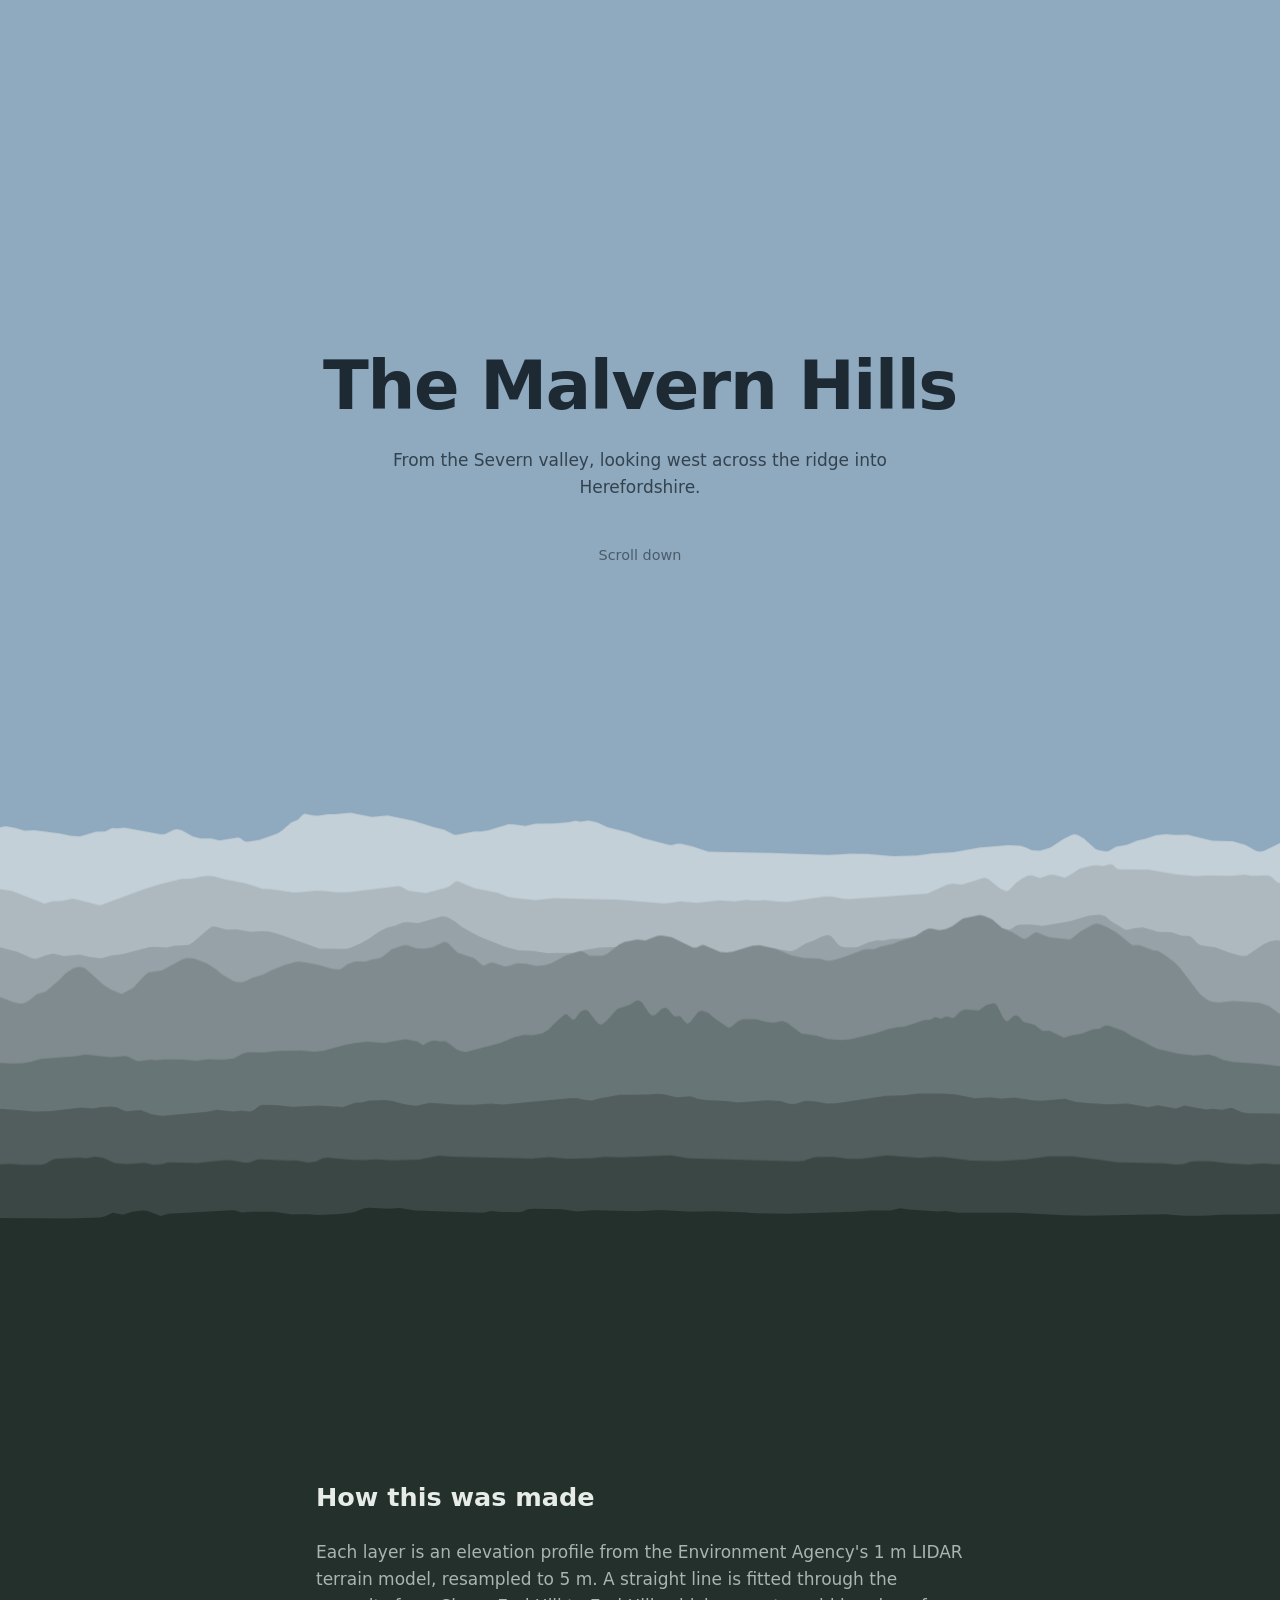
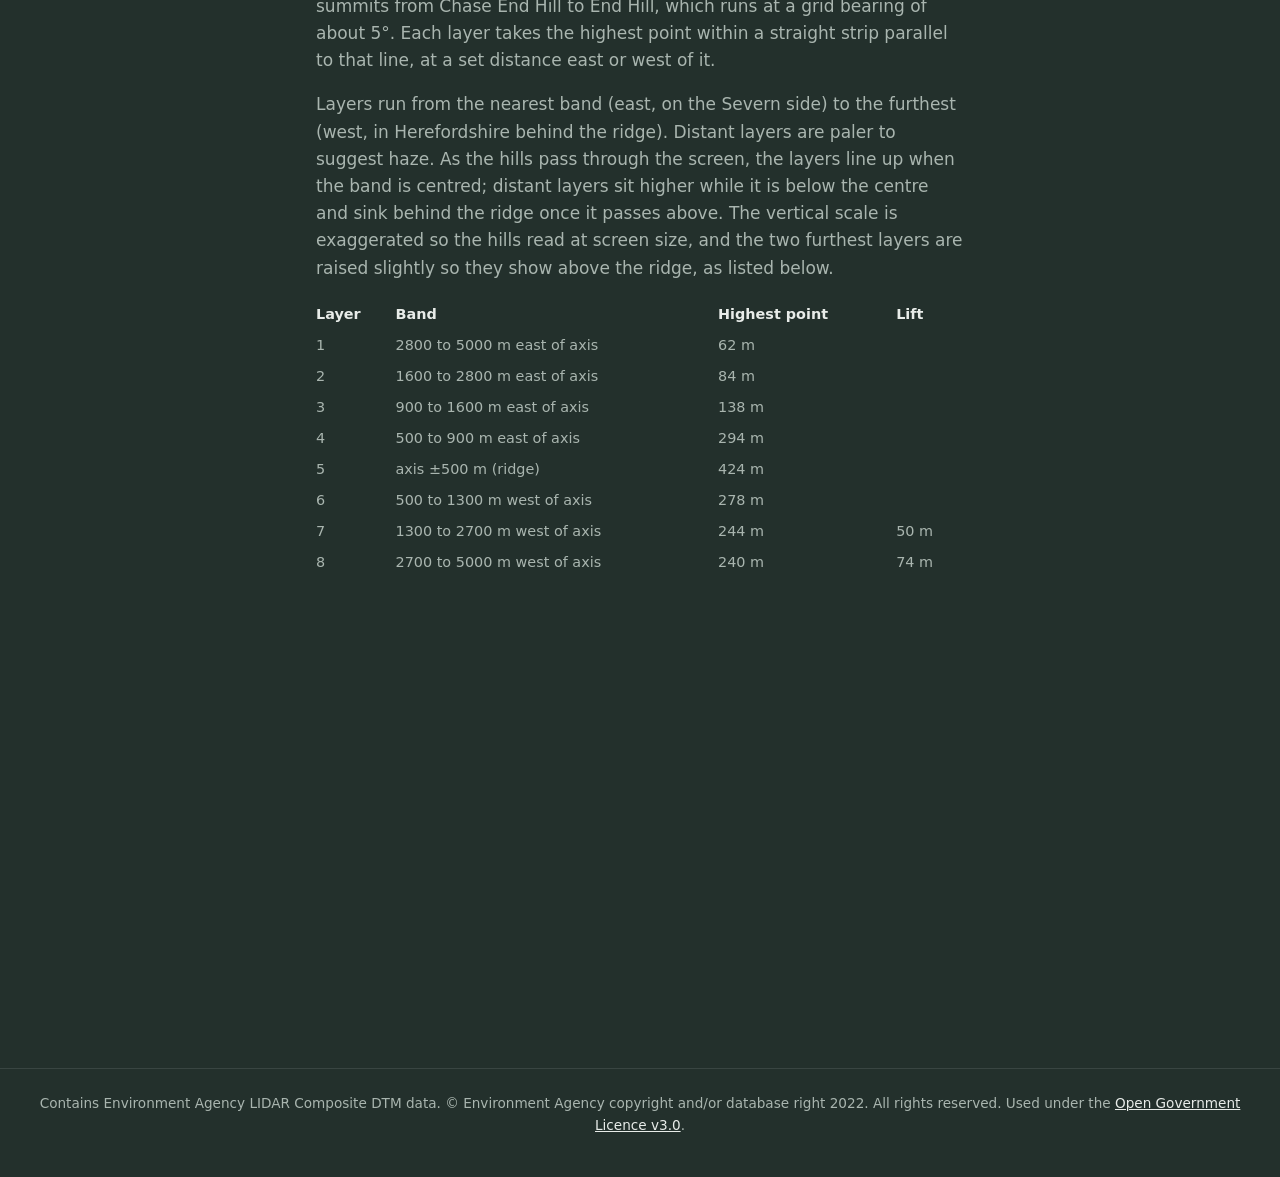
==== index.html @ 80940391 "Add Malvern Hills layered parallax backdrop Layered SVG silhouettes of the Malvern Hills built from " ====
<!doctype html>
<html lang="en-GB">
<head>
<meta charset="utf-8">
<meta name="viewport" content="width=device-width, initial-scale=1">
<title>Malvern Hills Parallax</title>

<!-- 1. Component styles -->
<link rel="stylesheet" href="malvern-hills/malvern-hills.css">

<!-- Everything below is this demo page's own styling, not part of the component. -->
<style>
  * { box-sizing: border-box; }
  html, body { margin: 0; }
  body {
    background: #23302c;            /* nearest layer colour, so the band joins seamlessly */
    color: #e8ece9;
    font: 17px/1.6 system-ui, -apple-system, "Segoe UI", sans-serif;
  }
  .intro {
    background: #8fa9bf;            /* same as --mh-sky-top, so raised peaks blend in */
    color: #1d2a33;
    min-height: 100vh;
    min-height: 100svh;
    display: flex;
    flex-direction: column;
    justify-content: center;
    align-items: center;
    text-align: center;
    padding: 64px 16px;
  }
  .intro h1 { margin: 0; font-size: clamp(2rem, 6vw, 4.2rem); font-weight: 600; letter-spacing: -0.02em; }
  .intro p { margin: 0.4em auto 0; max-width: 34em; opacity: 0.8; }
  .intro .hint { margin-top: 3em; font-size: 0.9rem; opacity: 0.6; }
  .content { max-width: 680px; margin: 0 auto; padding: 64px 16px 96px; }
  .content h2 { font-weight: 600; margin-top: 0; }
  .content p { color: #a9b5af; }
  .content table { width: 100%; border-collapse: collapse; color: #a9b5af; font-size: 0.9rem; }
  .content th { text-align: left; color: #e8ece9; font-weight: 600; }
  .content th, .content td { padding: 4px 8px 4px 0; }
  .credit {
    border-top: 1px solid rgba(255, 255, 255, 0.1);
    padding: 24px 16px 40px;
    font-size: 0.85rem;
    color: #a9b5af;
    text-align: center;
  }
  .credit a { color: #e8ece9; }
</style>
</head>
<body>

<header class="intro">
  <h1>The Malvern Hills</h1>
  <p>From the Severn valley, looking west across the ridge into Herefordshire.</p>
  <p class="hint">Scroll down</p>
</header>

<!-- 2. The component: one element wherever the hills should appear. -->
<div class="mh-hills" data-src="malvern-hills/layers/" data-strength="0.45"></div>

<section class="content">
  <h2>How this was made</h2>
  <p>
    Each layer is an elevation profile from the Environment Agency's 1&nbsp;m LIDAR
    terrain model, resampled to 5&nbsp;m. A straight line is fitted through the
    summits from Chase End Hill to End Hill, which runs at a grid bearing of
    about 5&deg;. Each layer takes the highest point within a straight strip
    parallel to that line, at a set distance east or west of it.
  </p>
  <p>
    Layers run from the nearest band (east, on the Severn side) to the furthest
    (west, in Herefordshire behind the ridge). Distant layers are paler to suggest
    haze. As the hills pass through the screen, the layers line up when the band
    is centred; distant layers sit higher while it is below the centre and sink
    behind the ridge once it passes above. The vertical scale is exaggerated so
    the hills read at screen size, and the two furthest layers are raised
    slightly so they show above the ridge, as listed below.
  </p>
  <div id="layer-table"></div>
  <p style="height: 40vh"></p>
</section>

<!-- Data credit: required by the Open Government Licence wherever the layers are used. -->
<footer class="credit">
  Contains Environment Agency LIDAR Composite DTM data.
  © Environment Agency copyright and/or database right 2022. All rights reserved.
  Used under the <a href="https://www.nationalarchives.gov.uk/doc/open-government-licence/version/3/">Open Government Licence v3.0</a>.
</footer>

<!-- Demo only: list the layers once the component has loaded them. -->
<script>
  document.addEventListener('mh:ready', (e) => {
    const rows = e.detail.manifest.layers.map((L, i) =>
      `<tr><td>${i + 1}</td><td>${L.band}</td><td>${Math.round(L.max_elevation_m)} m</td>` +
      `<td>${L.lift_m ? Math.round(L.lift_m) + ' m' : ''}</td></tr>`).join('');
    document.getElementById('layer-table').innerHTML =
      `<table><thead><tr><th>Layer</th><th>Band</th><th>Highest point</th><th>Lift</th></tr></thead>` +
      `<tbody>${rows}</tbody></table>`;
  });
</script>

<!-- 3. Component script -->
<script src="malvern-hills/malvern-hills.js" defer></script>
</body>
</html>
---- malvern-hills/malvern-hills.css ----
/*
 * Malvern Hills parallax backdrop: drop-in component styles.
 *
 * Usage: <div class="mh-hills" data-src="malvern-hills/layers/"></div>
 * plus malvern-hills.js. Everything is scoped to .mh-* classes and --mh-*
 * custom properties, so nothing here affects the rest of the page.
 *
 * Customise by setting any of these on .mh-hills (or a parent):
 *   --mh-sky-top     sky colour at the top of the band (match the section above)
 *   --mh-sky-low     sky colour near the horizon
 *   --mh-sky-h       height of the sky strip above the hills
 *   --mh-ground-h    height of the ground strip below the hills
 *   --mh-min-width   the hills never draw narrower than this (sides crop instead)
 *   --mh-focus       0 to 1: which part stays in view when the sides crop
 *                    (0 = south end, 1 = north end; 0.68 keeps Worcestershire Beacon)
 * The ground colour below the band is the nearest layer's colour (#23302c by
 * default); give the section after the band that background for a seamless join.
 */

.mh-hills {
  --mh-sky-top: #8fa9bf;
  --mh-sky-low: #e9e3d6;
  --mh-sky-h: max(20vh, 140px);
  --mh-ground-h: 14vh;
  --mh-min-width: 1100px;
  --mh-focus: 0.68;
  /* Set by the script: --mh-width (band width in px) and --mh-ratio (SVG height/width). */
  --mh-layer-w: max(var(--mh-width, 100vw), var(--mh-min-width), 170vh);

  position: relative;
  display: block;
  height: calc(var(--mh-sky-h) + var(--mh-layer-w) * var(--mh-ratio, 0.135) + var(--mh-ground-h));
  background: linear-gradient(to bottom, var(--mh-sky-top) 0%, var(--mh-sky-low) 80%);
  /* Clip the sides and bottom but not the top: far layers rise above the band
     while it is below the centre of the screen. Use .mh-hills--clip-top if the
     section above is not the same sky colour. */
  overflow-x: clip;
  overflow-y: visible;
  clip-path: inset(-100vh 0 0 0);
}
@supports not (overflow-x: clip) {
  .mh-hills { overflow: hidden; }
}
.mh-hills--clip-top { clip-path: inset(0); }

.mh-layer {
  position: absolute;
  left: 0;
  right: 0;
  /* Extend well below the band so a raised layer never shows a gap under it. */
  bottom: -40vh;
  will-change: transform;
}
.mh-layer img {
  display: block;
  width: var(--mh-layer-w);
  max-width: none;
  height: auto;
  margin-left: calc((100% - var(--mh-layer-w)) * var(--mh-focus));
}
/* Solid ground in the layer's own colour, below its silhouette. Overlap the
   SVG by a pixel so there is no hairline seam. */
.mh-fill {
  height: calc(var(--mh-ground-h) + 40vh);
  margin-top: -1px;
}

@media (prefers-reduced-motion: reduce) {
  .mh-layer { transform: none !important; will-change: auto; }
}
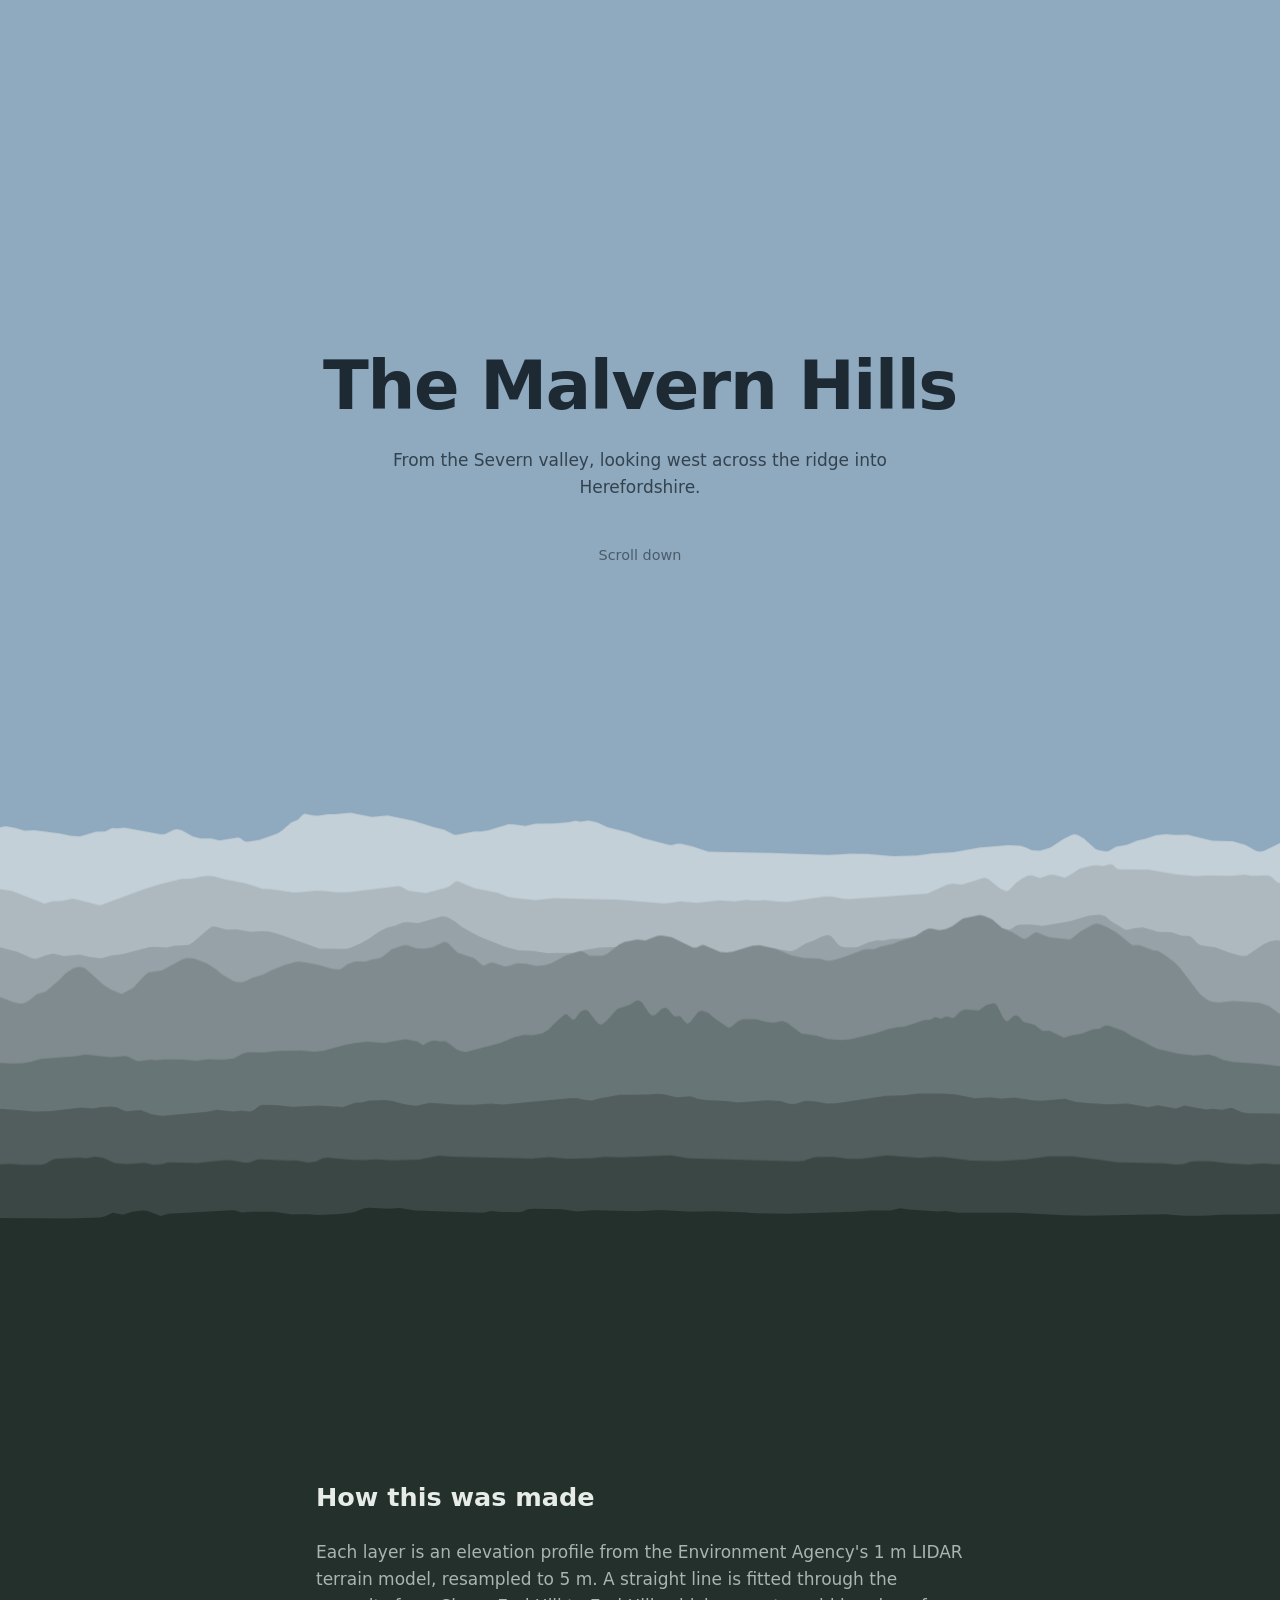
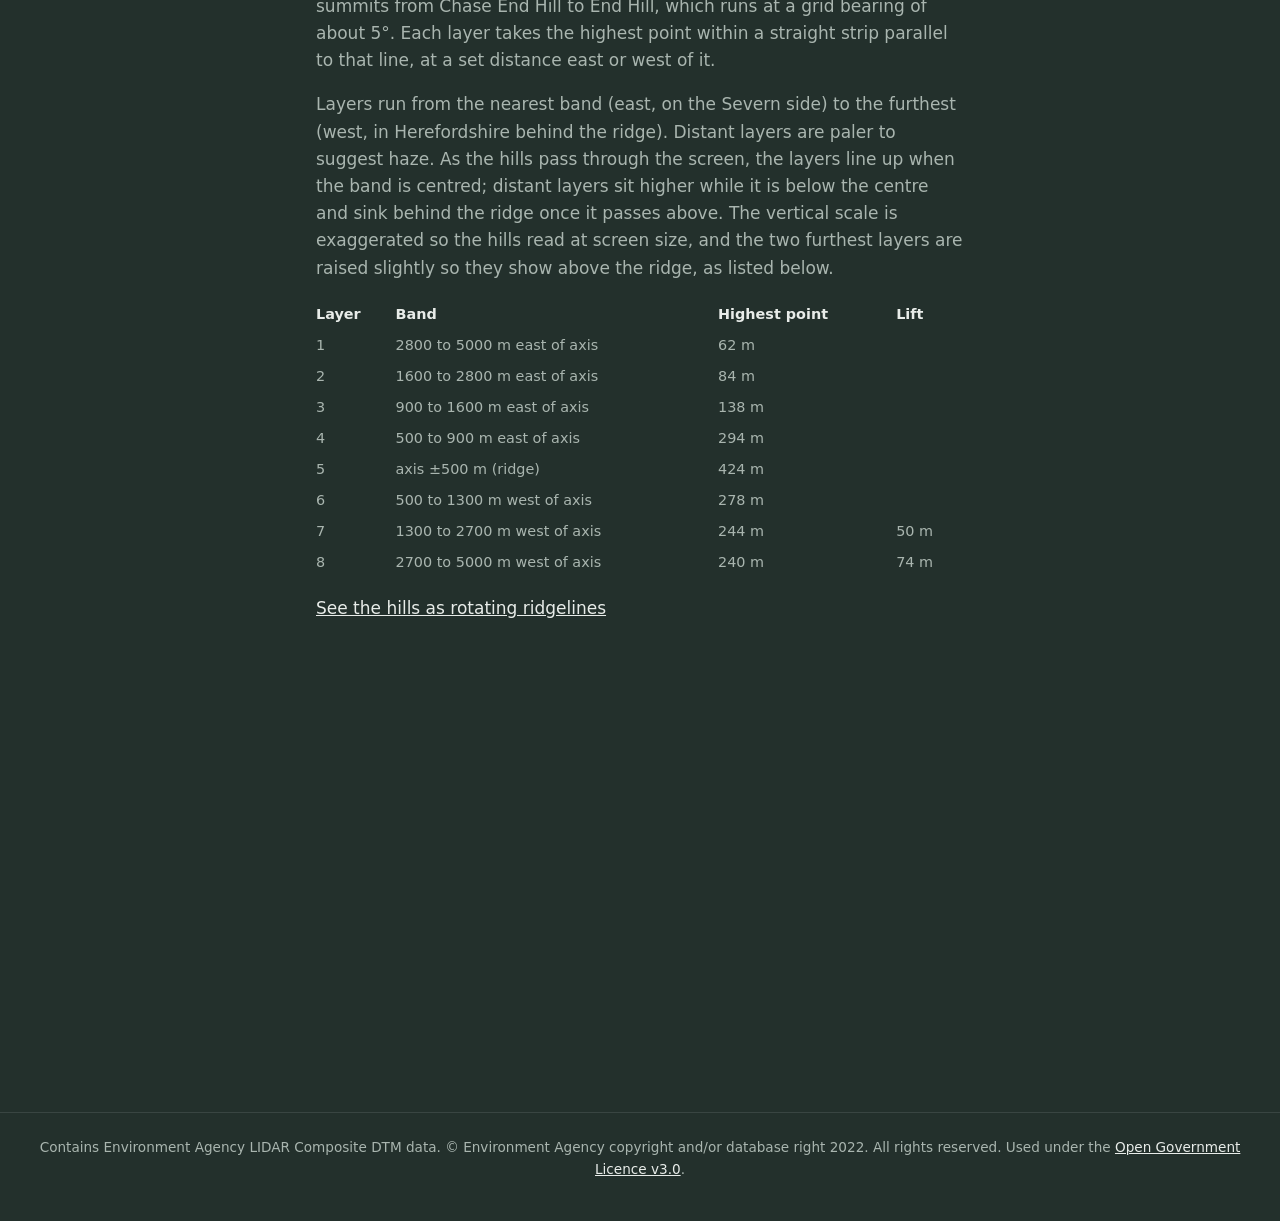
==== commit 10ea06ce: "Add rotating 3D ridgeline view of the Malvern Hills Parallel elevation profiles cross the ridge at 4" ====
--- a/index.html
+++ b/index.html
@@ -78,6 +78,7 @@
     slightly so they show above the ridge, as listed below.
   </p>
   <div id="layer-table"></div>
+  <p><a href="ridges.html" style="color:#e8ece9">See the hills as rotating ridgelines</a></p>
   <p style="height: 40vh"></p>
 </section>
 
--- a/malvern-hills/malvern-hills.css
+++ b/malvern-hills/malvern-hills.css
@@ -13,6 +13,8 @@
  *   --mh-min-width   the hills never draw narrower than this (sides crop instead)
  *   --mh-focus       0 to 1: which part stays in view when the sides crop
  *                    (0 = south end, 1 = north end; 0.68 keeps Worcestershire Beacon)
+ *   --mh-overdraw    how far above the band the far layers may draw while the
+ *                    band is below the centre of the screen (0px = clip at the band)
  * The ground colour below the band is the nearest layer's colour (#23302c by
  * default); give the section after the band that background for a seamless join.
  */
@@ -24,6 +26,7 @@
   --mh-ground-h: 14vh;
   --mh-min-width: 1100px;
   --mh-focus: 0.68;
+  --mh-overdraw: 50vh;
   /* Set by the script: --mh-width (band width in px) and --mh-ratio (SVG height/width). */
   --mh-layer-w: max(var(--mh-width, 100vw), var(--mh-min-width), 170vh);
 
@@ -31,17 +34,23 @@
   display: block;
   height: calc(var(--mh-sky-h) + var(--mh-layer-w) * var(--mh-ratio, 0.135) + var(--mh-ground-h));
   background: linear-gradient(to bottom, var(--mh-sky-top) 0%, var(--mh-sky-low) 80%);
-  /* Clip the sides and bottom but not the top: far layers rise above the band
-     while it is below the centre of the screen. Use .mh-hills--clip-top if the
-     section above is not the same sky colour. */
-  overflow-x: clip;
-  overflow-y: visible;
-  clip-path: inset(-100vh 0 0 0);
 }
-@supports not (overflow-x: clip) {
-  .mh-hills { overflow: hidden; }
+/* Use .mh-hills--clip-top if the section above is not the same sky colour. */
+.mh-hills--clip-top { --mh-overdraw: 0px; }
+
+/* The stage holds the layers. It matches the band at the sides and bottom but
+   reaches --mh-overdraw above it, and clips with plain overflow: hidden, which
+   every browser treats the same. Far layers can therefore rise above the band
+   without being cut off, while the sides and the ground below stay trimmed. */
+.mh-stage {
+  position: absolute;
+  left: 0;
+  right: 0;
+  bottom: 0;
+  top: calc(-1 * var(--mh-overdraw));
+  overflow: hidden;
+  pointer-events: none;   /* the overdraw must not block clicks on the section above */
 }
-.mh-hills--clip-top { clip-path: inset(0); }
 
 .mh-layer {
   position: absolute;
